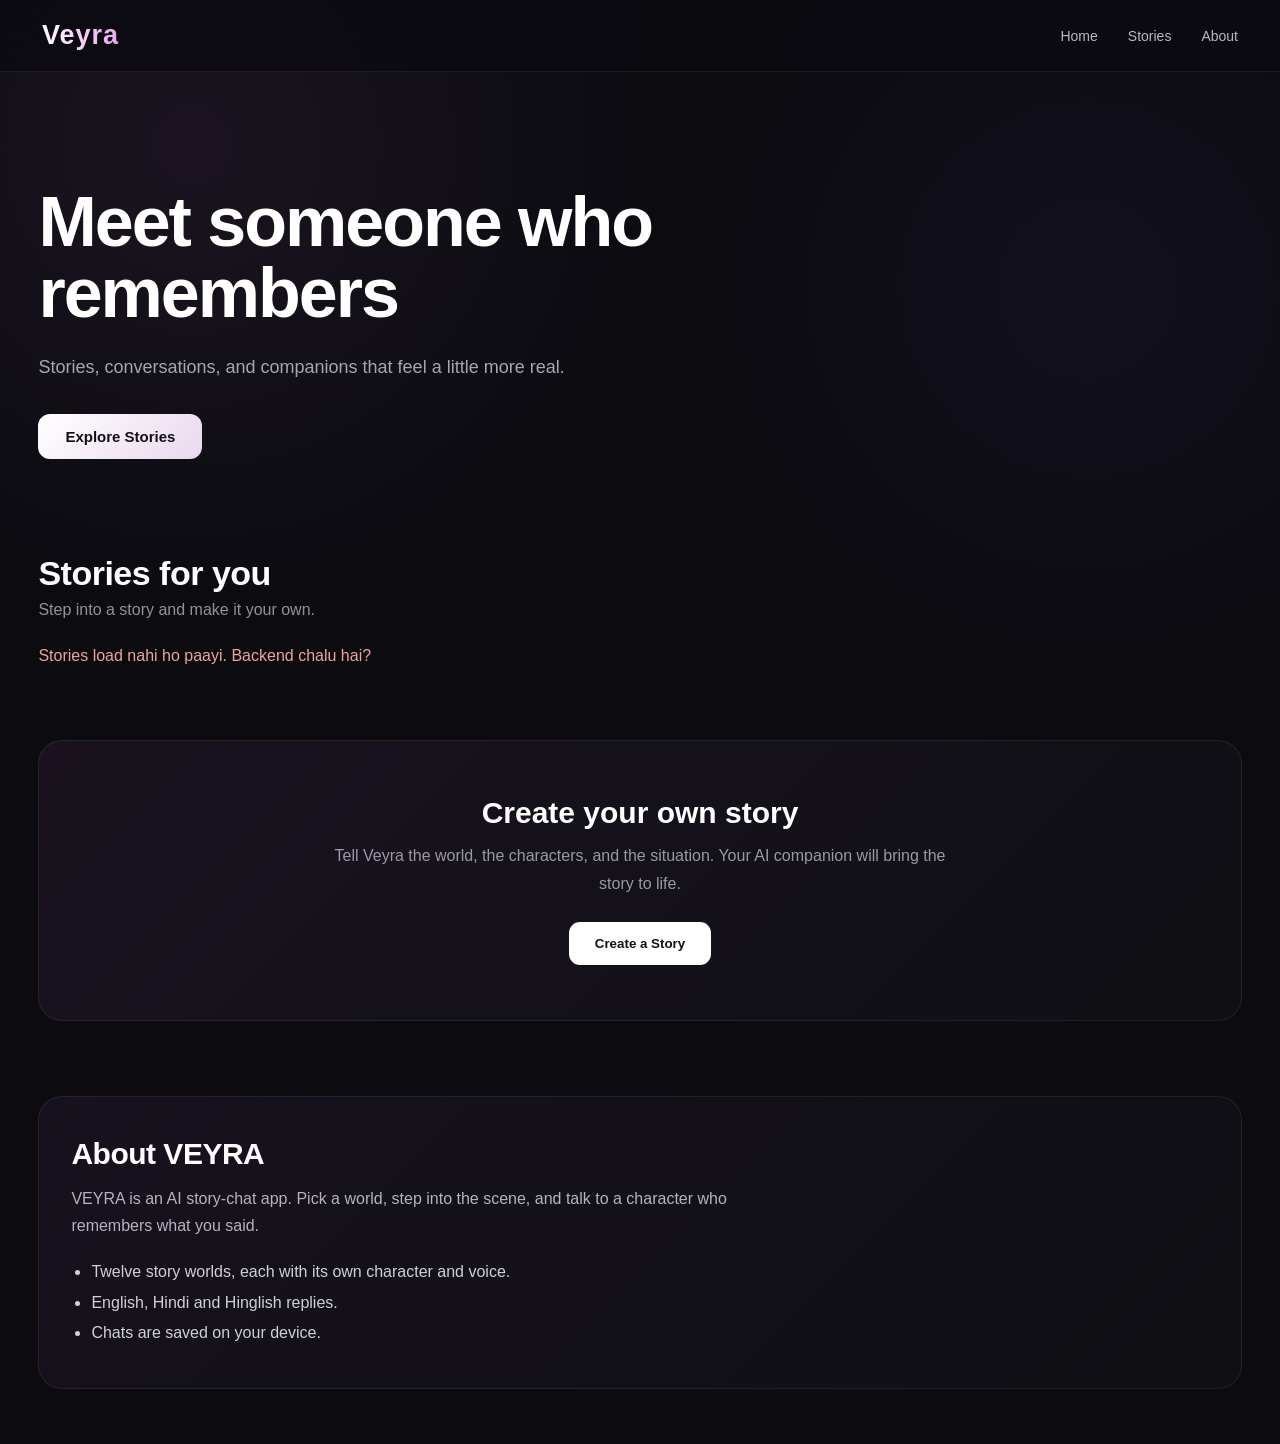
==== src/main/resources/static/index.html @ 51b54435 "Complete Java-only VEYRA with personas and story sections" ====
<!DOCTYPE html>
<html lang="en">

<head>

    <meta charset="UTF-8">
    <meta name="viewport" content="width=device-width, initial-scale=1.0">

    <title>Veyra</title>

    <link rel="stylesheet" href="style.css">

</head>


<body id="top">

    <!-- ================= NAVBAR ================= -->

    <nav>

        <h1>Veyra</h1>

        <a href="#top">Home</a>
        <a href="#stories">Stories</a>
        <a href="#about">About</a>

    </nav>


    <main>


        <!-- ================= HERO ================= -->

        <section class="hero">

            <h2>Meet someone who remembers</h2>

            <p>
                Stories, conversations, and companions that feel a little more real.
            </p>

            <button id="exploreBtn">
                Explore Stories
            </button>

        </section>



        <!-- ================= STORIES ================= -->

        <section id="stories">

            <h2>Stories for you</h2>

            <p>
                Step into a story and make it your own.
            </p>


            <div id="storySections"></div>

        </section>



        <!-- ================= CREATE STORY ================= -->

        <section class="custom-story">

            <h2>Create your own story</h2>

            <p>
                Tell Veyra the world, the characters, and the situation.
                Your AI companion will bring the story to life.
            </p>

            <button id="createStoryBtn">
                Create a Story
            </button>

        </section>



        <!-- ================= ABOUT ================= -->

        <section id="about">

            <h2>About VEYRA</h2>

            <p>
                VEYRA is an AI story-chat app. Pick a world, step into the scene,
                and talk to a character who remembers what you said.
            </p>

            <ul>
                <li>Twelve story worlds, each with its own character and voice.</li>
                <li>English, Hindi and Hinglish replies.</li>
                <li>Chats are saved on your device.</li>
            </ul>

        </section>



        <!-- ================= CHAT SCREEN ================= -->

        <section class="chat-screen" id="chatScreen">


            <!-- CHAT HEADER -->

            <div class="chat-header">


                <!-- BACK -->

                <button
                    id="backBtn"
                    class="back-btn"
                >
                    ←
                </button>



                <!-- CHARACTER -->

                <div class="chat-user">


                    <!-- Avatar will be added dynamically later -->

                    <div class="chat-avatar"></div>


                    <div>

                        <h2>Her</h2>

                        <p>
                            Online
                        </p>

                    </div>

                </div>



                <!-- CHAT ACTIONS -->

                <div class="chat-actions">


                    <!-- LANGUAGE -->

                    <select id="languageSelect">

                        <option value="en">
                            English
                        </option>

                        <option value="hi">
                            Hindi
                        </option>

                        <option value="hin" selected>
                            Hinglish
                        </option>

                    </select>



                    <!-- SEARCH -->

                    <button
                        class="header-action"
                        title="Search"
                    >
                        🔍
                    </button>



                    <!-- MORE -->

                   <button
    id="moreBtn"
    class="header-action"
    title="More"
>
    ⋮
</button>

                </div>

            </div>



            <!-- ================= CHAT MESSAGES ================= -->

            <div class="chat-messages">


                <div class="chat-date">
                    Today
                </div>


                <div class="message ai-message">
                    finally tumne mujhe notice kia.
                </div>


            </div>



            <!-- ================= CHAT INPUT ================= -->

            <div class="chat-input">


                <!-- EMOJI -->

                <button
                    class="input-icon"
                    title="Emoji"
                >
                    😊
                </button>



                <!-- MESSAGE -->

                <input
                    type="text"
                    id="messageInput"
                    placeholder="Type a message..."
                >



                <!-- SEND -->

                <button
                    id="sendBtn"
                    class="send-btn"
                    title="Send"
                >
                    ➤
                </button>


            </div>


        </section>


    </main>



    <!-- ================= JAVASCRIPT ================= -->

    <script src="script.js"></script>


</body>

</html>
---- src/main/resources/static/style.css ----
/* =====================================================
   VEYRA — PHASE 1 UI
   ===================================================== */

* {
    box-sizing: border-box;
}

html {
    scroll-behavior: smooth;
}

body {
    margin: 0;
    background:
        radial-gradient(circle at 15% 10%, rgba(218, 126, 226, 0.08), transparent 28%),
        radial-gradient(circle at 85% 20%, rgba(150, 100, 255, 0.06), transparent 25%),
        #0b0b10;
    color: #ffffff;
    font-family: Arial, Helvetica, sans-serif;
}

/* =====================================================
   NAVBAR
   ===================================================== */

nav {
    position: sticky;
    top: 0;
    z-index: 100;

    display: flex;
    align-items: center;
    gap: 30px;

    padding: 20px 42px;

    background: rgba(11, 11, 16, 0.88);
    backdrop-filter: blur(18px);

    border-bottom: 1px solid rgba(255, 255, 255, 0.07);
}

nav h1 {
    margin: 0 auto 0 0;

    font-size: 27px;
    font-weight: 700;
    letter-spacing: 1px;

    background: linear-gradient(
        90deg,
        #ffffff,
        #e9a7ef
    );

    -webkit-background-clip: text;
    -webkit-text-fill-color: transparent;
}

nav a {
    color: #b9b9c5;
    text-decoration: none;
    font-size: 14px;

    transition: color 0.25s ease;
}

nav a:hover {
    color: #ef9cf3;
}

/* =====================================================
   MAIN
   ===================================================== */

main {
    width: min(1400px, 94%);
    margin: auto;
    padding: 55px 0;
}

/* =====================================================
   HERO
   ===================================================== */

.hero {
    max-width: 760px;
    padding: 60px 0 30px;
}

.hero h2 {
    margin: 0 0 22px;

    font-size: clamp(42px, 6vw, 70px);
    line-height: 1.02;
    letter-spacing: -2px;
}

.hero p {
    max-width: 650px;

    margin: 0 0 32px;

    color: #a6a6b2;
    font-size: 18px;
    line-height: 1.7;
}

.hero button {
    padding: 14px 27px;

    border: none;
    border-radius: 12px;

    background: linear-gradient(
        135deg,
        #ffffff,
        #ead8ed
    );

    color: #111118;

    font-size: 15px;
    font-weight: 700;

    cursor: pointer;

    transition:
        transform 0.25s ease,
        box-shadow 0.25s ease;
}

.hero button:hover {
    transform: translateY(-3px);

    box-shadow:
        0 12px 30px rgba(224, 139, 235, 0.18);
}

/* =====================================================
   STORIES
   ===================================================== */

#stories {
    margin-top: 65px;
}

#stories > h2 {
    margin: 0 0 8px;

    font-size: 34px;
    letter-spacing: -0.5px;
}

#stories > p {
    margin: 0 0 28px;

    color: #92929e;
}

/* Story sections */

.story-section {
    margin-top: 38px;
}

.story-section:first-child {
    margin-top: 0;
}

.story-section h2 {
    margin: 0 0 14px;

    font-size: 22px;
    letter-spacing: -0.2px;
}

/* Horizontal story layout */

.story-row {
    display: flex;
    gap: 16px;

    overflow-x: auto;

    padding: 5px 3px 18px;

    scroll-snap-type: x mandatory;

    scrollbar-width: none;
}

.story-row::-webkit-scrollbar {
    display: none;
}

.stories-error {
    margin: 20px 0;

    color: #f0a3a3;
}

/* =====================================================
   ABOUT
   ===================================================== */

#about {
    margin-top: 75px;

    padding: 40px 32px;

    border: 1px solid rgba(255, 255, 255, 0.07);
    border-radius: 24px;

    background:
        linear-gradient(
            135deg,
            rgba(224, 126, 235, 0.06),
            rgba(255, 255, 255, 0.02)
        );
}

#about h2 {
    margin: 0 0 14px;

    font-size: 30px;
    letter-spacing: -0.5px;
}

#about p {
    max-width: 700px;

    margin: 0 0 18px;

    color: #b4b4c0;
    line-height: 1.7;
}

#about ul {
    margin: 0;
    padding-left: 20px;

    color: #d0d0d7;
    line-height: 1.9;
}

/* =====================================================
   STORY CARD
   ===================================================== */

.story-card {
    position: relative;

    flex: 0 0 250px;

    min-height: 410px;

    overflow: hidden;

    border: 1px solid rgba(255, 255, 255, 0.09);
    border-radius: 20px;

    background: #15151d;

    cursor: pointer;

    scroll-snap-align: start;

    transition:
        transform 0.3s ease,
        border-color 0.3s ease,
        box-shadow 0.3s ease;
}

.story-card::after {
    content: "";

    position: absolute;
    inset: 0;

    background:
        linear-gradient(
            to top,
            rgba(0, 0, 0, 0.95) 0%,
            rgba(0, 0, 0, 0.45) 45%,
            rgba(0, 0, 0, 0.05) 75%
        );

    pointer-events: none;
}

.story-card:hover {
    transform: translateY(-7px);

    border-color: rgba(234, 139, 239, 0.65);

    box-shadow:
        0 15px 45px rgba(0, 0, 0, 0.35),
        0 0 25px rgba(224, 126, 235, 0.08);
}

.story-card img {
    position: absolute;
    inset: 0;

    width: 100%;
    height: 100%;

    object-fit: cover;

    transition: transform 0.5s ease;
}

.story-card:hover img {
    transform: scale(1.06);
}

/* =====================================================
   STORY INFO
   ===================================================== */

.story-info {
    position: absolute;

    z-index: 2;

    left: 0;
    right: 0;
    bottom: 0;

    padding: 22px 18px 20px;
}

.story-info h3 {
    margin: 0 0 10px;

    color: white;

    font-size: 21px;
    line-height: 1.15;
}

.story-info .genre {
    display: inline-block;

    margin: 0 0 10px;

    color: #eeeeef;

    font-size: 11px;
    line-height: 1.8;
}

.story-info .hook {
    margin: 0;

    color: #d0d0d7;

    font-size: 13px;
    line-height: 1.55;
}

/* =====================================================
   CUSTOM STORY
   ===================================================== */

.custom-story {
    margin-top: 75px;

    padding: 55px 30px;

    text-align: center;

    border: 1px solid rgba(255, 255, 255, 0.07);
    border-radius: 24px;

    background:
        linear-gradient(
            135deg,
            rgba(224, 126, 235, 0.07),
            rgba(255, 255, 255, 0.02)
        );
}

.custom-story h2 {
    margin: 0 0 12px;

    font-size: 30px;
}

.custom-story p {
    max-width: 620px;

    margin: 0 auto 25px;

    color: #9999a6;
    line-height: 1.7;
}

.custom-story button {
    padding: 13px 25px;

    border: 1px solid rgba(255, 255, 255, 0.12);
    border-radius: 11px;

    background: #ffffff;
    color: #111118;

    font-weight: 700;

    cursor: pointer;
}

/* =====================================================
   CHAT SCREEN
   ===================================================== */

.chat-screen {
    display: none;

    position: fixed;
    inset: 0;

    z-index: 1000;

    background: #0b0b10;
}

/* =====================================================
   CHAT HEADER
   ===================================================== */

.chat-header {
    height: 78px;

    display: flex;
    align-items: center;
    gap: 14px;

    padding: 0 25px;

    border-bottom: 1px solid rgba(255, 255, 255, 0.08);

    background: rgba(19, 19, 27, 0.95);
}

.chat-header button {
    width: 42px;
    height: 42px;

    border: none;
    border-radius: 50%;

    background: transparent;
    color: white;

    font-size: 27px;

    cursor: pointer;

    transition: background 0.2s ease;
}

.chat-header button:hover {
    background: rgba(255, 255, 255, 0.08);
}

.chat-header h2 {
    margin: 0;

    font-size: 20px;
}

.chat-header p {
    margin: 4px 0 0;

    color: #52d88b;

    font-size: 12px;
}

#languageSelect {
    margin-left: auto;

    padding: 9px 12px;

    border: 1px solid #34343f;
    border-radius: 10px;

    background: #15151d;
    color: white;

    cursor: pointer;
}

#languageSelect:focus {
    outline: none;
    border-color: #e19ae8;
}

/* =====================================================
   CHAT INPUT
   ===================================================== */

.chat-input button {
    padding: 13px 25px;

    border: none;
    border-radius: 13px;

    background: linear-gradient(
        135deg,
        #d97de1,
        #ee9df1
    );

    color: #18131b;

    font-weight: 700;

    cursor: pointer;

    transition:
        transform 0.2s ease,
        filter 0.2s ease;
}

.chat-input button:hover {
    transform: translateY(-2px);
    filter: brightness(1.08);
}

/* =====================================================
   MOBILE
   ===================================================== */

@media (max-width: 768px) {

    nav {
        padding: 17px 20px;
    }

    nav a {
        display: none;
    }

    main {
        width: 92%;
        padding: 35px 0;
    }

    .hero {
        padding-top: 35px;
    }

    .hero h2 {
        font-size: 42px;
    }

    .hero p {
        font-size: 16px;
    }

    .story-card {
        flex-basis: 235px;
        min-height: 380px;
    }

    .chat-header {
        padding: 0 15px;
    }

    .chat-messages {
        padding: 20px 15px;
    }

    .message {
        max-width: 82%;
    }

    .chat-input {
        padding: 12px;
    }

    .chat-input button {
        padding: 12px 18px;
    }

}

/* =====================================================
   CHAT AVATAR FIX
   ===================================================== */

.chat-avatar {
    width: 46px;
    height: 46px;

    flex-shrink: 0;

    border-radius: 50%;
    overflow: hidden;

    background: #25252f;

    border: 2px solid rgba(255, 255, 255, 0.12);
}

.chat-avatar img {
    width: 100%;
    height: 100%;

    display: block;

    object-fit: cover;
    object-position: center;
}

/* =====================================================
   CHAT USER
   ===================================================== */

.chat-user {
    display: flex;
    align-items: center;
    gap: 12px;
}

.chat-user h2 {
    margin: 0;
}

.chat-user p {
    margin: 3px 0 0;
}

/* =====================================================
   CHAT ACTIONS
   ===================================================== */

.chat-actions {
    margin-left: auto;

    display: flex;
    align-items: center;
    gap: 10px;
}

.header-action {
    width: 40px;
    height: 40px;

    border: none;
    border-radius: 50%;

    background: transparent;
    color: white;

    font-size: 18px;

    cursor: pointer;
}

.header-action:hover {
    background: rgba(255, 255, 255, 0.08);
}

/* =====================================================
   VEYRA — DIFFERENT CHAT BACKGROUNDS
   ===================================================== */

/* Seat 27 — College / Mystery */

.chat-messages.bg-seat27 {
    background:
        radial-gradient(circle at 20% 20%, rgba(190, 150, 120, 0.12), transparent 35%),
        linear-gradient(135deg, #15131a, #211c22);
}

/* 3:17 AM — Late Night */

.chat-messages.bg-317 {
    background:
        radial-gradient(circle at 75% 15%, rgba(110, 90, 180, 0.14), transparent 35%),
        linear-gradient(135deg, #090a12, #171625);
}

/* Fake Girlfriend — Warm Romance */

.chat-messages.bg-fake {
    background:
        radial-gradient(circle at 80% 30%, rgba(230, 120, 180, 0.14), transparent 35%),
        linear-gradient(135deg, #171017, #24151f);
}

/* Rival Next Door — Dark / Dramatic */

.chat-messages.bg-rival {
    background:
        radial-gradient(circle at 15% 25%, rgba(180, 70, 90, 0.12), transparent 32%),
        linear-gradient(135deg, #100d12, #211418);
}

/* She Remembers Everything — Emotional */

.chat-messages.bg-remembers {
    background:
        radial-gradient(circle at 50% 20%, rgba(130, 120, 190, 0.12), transparent 35%),
        linear-gradient(135deg, #101016, #1b1a27);
}

/* Summer Secret — Sunset */

.chat-messages.bg-summer {
    background:
        radial-gradient(circle at 80% 25%, rgba(235, 150, 100, 0.13), transparent 35%),
        linear-gradient(135deg, #151016, #26191b);
}

/* =====================================================
   VEYRA — PREMIUM CHAT POLISH
   ===================================================== */

.chat-messages {
    height: calc(100vh - 155px);
    padding: 28px 6%;
    display: flex;
    flex-direction: column;
    gap: 10px;
    overflow-y: auto;
    scroll-behavior: smooth;
    background:
        radial-gradient(
            circle at center,
            rgba(190, 100, 210, 0.035),
            transparent 45%
        );
    background-size: cover;
    background-position: center;
    background-repeat: no-repeat;
}

/* Hide scrollbar */
.chat-messages::-webkit-scrollbar {
    width: 5px;
}

.chat-messages::-webkit-scrollbar-thumb {
    background: rgba(255,255,255,0.12);
    border-radius: 10px;
}

/* Date */
.chat-date {
    align-self: center;
    font-size: 11px;
    color: #999;
    background: rgba(255,255,255,0.06);
    padding: 6px 12px;
    border-radius: 20px;
    margin-bottom: 10px;
}

/* Common message */
.message {
    width: fit-content;
    max-width: min(70%, 520px);
    margin-bottom: 12px;
    padding: 11px 15px;
    border-radius: 16px;
    font-size: 14px;
    line-height: 1.45;
    position: relative;
    animation: messageAppear 0.25s ease;
    word-wrap: break-word;
}

/* AI */
.ai-message {
    align-self: flex-start;
    background: #24242e;
    color: #f5f5f7;
    border-bottom-left-radius: 5px;
}

/* User */
.user-message {
    align-self: flex-end;
    background: linear-gradient(135deg, #ff4f9a, #9b5cff);
    color: white;
    border-bottom-right-radius: 5px;
    box-shadow: 0 5px 20px rgba(255,79,154,0.12);
}

/* Message animation */
@keyframes messageAppear {

    from {
        opacity: 0;
        transform: translateY(8px) scale(0.98);
    }

    to {
        opacity: 1;
        transform: translateY(0) scale(1);
    }

}

/* Input area */
.chat-input {
    position: absolute;
    left: 0;
    right: 0;
    bottom: 0;
    display: flex;
    align-items: center;
    gap: 8px;
    padding: 12px 5%;
    background: rgba(11,11,16,0.92);
    border-top: 1px solid rgba(255,255,255,0.06);
    backdrop-filter: blur(20px);
}

.chat-input input {
    flex: 1;
    min-width: 0;
    height: 44px;
    border: 1px solid rgba(255,255,255,0.08);
    outline: none;
    border-radius: 24px;
    padding: 0 17px;
    background: #1b1b23;
    color: white;
    font-size: 14px;
    transition: 0.2s;
}

.chat-input input:focus {
    border-color: rgba(255,79,154,0.5);
    box-shadow: 0 0 0 3px rgba(255,79,154,0.08);
}

.chat-input input::placeholder {
    color: #777;
}

/* Input buttons */
.input-icon {
    width: 40px;
    height: 40px;
    flex-shrink: 0;
    border: none;
    border-radius: 50%;
    background: transparent;
    color: #aaa;
    cursor: pointer;
    transition: 0.2s;
}

.input-icon:hover {
    background: rgba(255,255,255,0.07);
    color: white;
    transform: scale(1.05);
}

/* Send */
.send-btn {
    width: 44px;
    height: 44px;
    flex-shrink: 0;
    border: none;
    border-radius: 50%;
    background: linear-gradient(135deg, #ff4f9a, #9b5cff);
    color: white;
    cursor: pointer;
    font-size: 18px;
    box-shadow: 0 5px 20px rgba(255,79,154,0.25);
    transition: 0.2s;
}

.send-btn:hover {
    transform: scale(1.08);
}

.send-btn:active {
    transform: scale(0.94);
}

/* Mobile */
@media (max-width: 600px) {

    .chat-messages {
        padding: 20px 14px;
    }

    .message {
        max-width: 82%;
        font-size: 13px;
    }

    .chat-input {
        padding: 10px;
        gap: 4px;
    }

    .input-icon {
        width: 36px;
        height: 36px;
    }

    .send-btn {
        width: 40px;
        height: 40px;
    }

}

/* =====================================================
   VEYRA — MESSAGE META
   ===================================================== */

.message-meta {
    display: block;
    text-align: right;
    margin-top: 5px;
    font-size: 9px;
    color: rgba(255,255,255,0.48);
    line-height: 1;
}

.user-message .message-meta {
    color: rgba(255,255,255,0.72);
}

/* =====================================================
   TYPING INDICATOR
   ===================================================== */

.typing-indicator {
    align-self: flex-start;
    display: flex;
    align-items: center;
    gap: 4px;
    padding: 12px 15px;
    background: #24242e;
    border-radius: 16px;
    border-bottom-left-radius: 5px;
    animation: messageAppear 0.25s ease;
}

.typing-dot {
    width: 5px;
    height: 5px;
    background: #999;
    border-radius: 50%;
    animation: typingBounce 1.2s infinite;
}

.typing-dot:nth-child(2) {
    animation-delay: 0.15s;
}

.typing-dot:nth-child(3) {
    animation-delay: 0.3s;
}

@keyframes typingBounce {

    0%, 60%, 100% {
        transform: translateY(0);
        opacity: 0.45;
    }

    30% {
        transform: translateY(-4px);
        opacity: 1;
    }

}

/* =====================================================
   VEYRA — EMOJI PICKER
   ===================================================== */

.emoji-picker {
    position: absolute;

    left: 0;
    bottom: 58px;

    width: 280px;
    max-height: 220px;

    padding: 10px;

    display: none;

    grid-template-columns: repeat(6, 1fr);

    gap: 5px;

    background: #191920;

    border: 1px solid rgba(255,255,255,0.1);

    border-radius: 16px;

    box-shadow:
        0 15px 40px rgba(0,0,0,0.5);

    z-index: 99999;

    overflow-y: auto;
}

.emoji-picker.show {
    display: grid;
}

.emoji-picker button {
    width: 38px;
    height: 38px;

    border: none;
    border-radius: 10px;

    background: transparent;

    font-size: 21px;

    cursor: pointer;

    transition: 0.15s;
}

.emoji-picker button:hover {
    background: rgba(255,255,255,0.08);
    transform: scale(1.15);
}

/* Character action / narration */
.action-message {
    align-self: center;
    max-width: 80%;
    color: #b9a0ff;
    font-size: 13px;
    font-style: italic;
    text-align: center;
    background: transparent;
    animation: messageAppear 0.25s ease-out;
    opacity: 0.9;
    padding: 4px 12px;
    margin: 6px 0;
}

/* Spoken dialogue */
.message.ai .message-text {
    color: #f5f5f7;
    font-style: normal;
}

/* AI character action */
.ai-action {
    display: block;
    color: #b9a0ff;
    font-size: 13px;
    font-style: italic;
    opacity: 0.9;
    line-height: 1.6;
    margin-bottom: 8px;
}

/* AI spoken dialogue */
.ai-message .message-text {
    color: #f5f5f7;
    font-size: 15px;
    font-style: normal;
}

.user-action {
    color: #77aaff;
    font-style: italic;
    display: block;
    margin-bottom: 8px;
    line-height: 1.5;
}
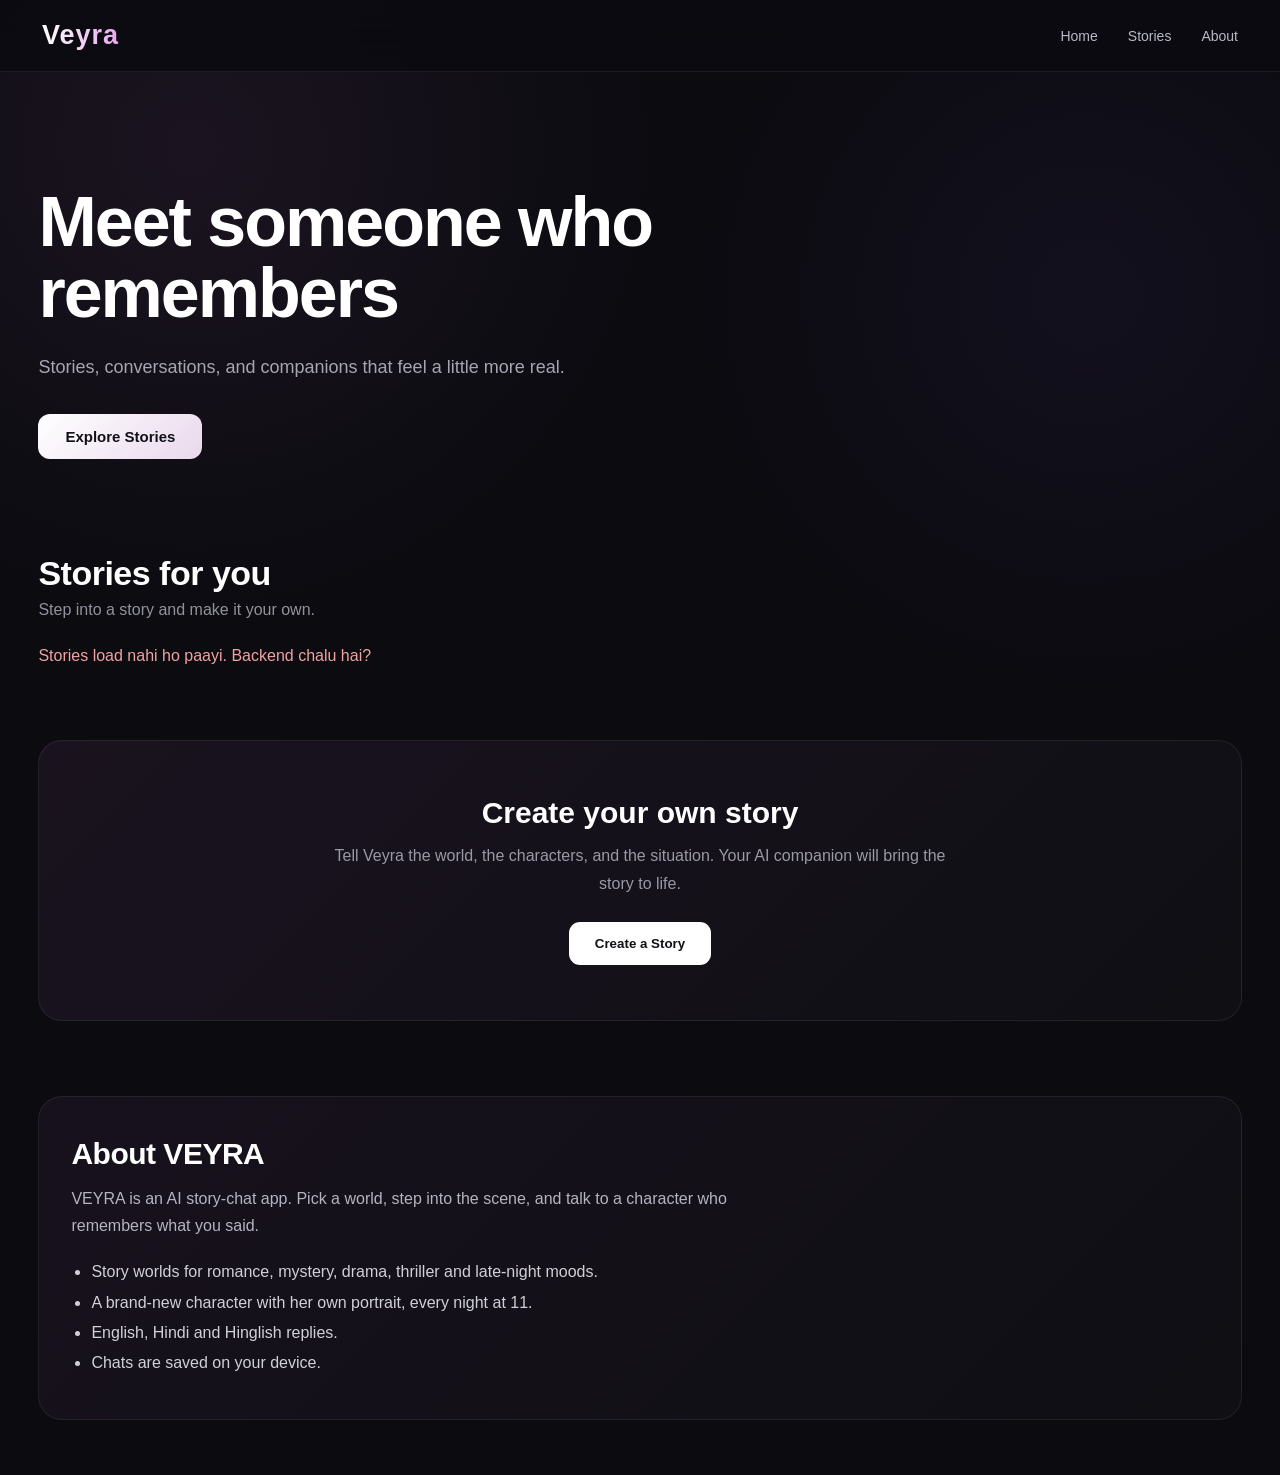
==== commit 3f8bab2f: "Add daily persona generation, one section per story, and generated avatars" ====
--- a/src/main/resources/static/index.html
+++ b/src/main/resources/static/index.html
@@ -97,7 +97,8 @@
             </p>
 
             <ul>
-                <li>Twelve story worlds, each with its own character and voice.</li>
+                <li>Story worlds for romance, mystery, drama, thriller and late-night moods.</li>
+                <li>A brand-new character with her own portrait, every night at 11.</li>
                 <li>English, Hindi and Hinglish replies.</li>
                 <li>Chats are saved on your device.</li>
             </ul>
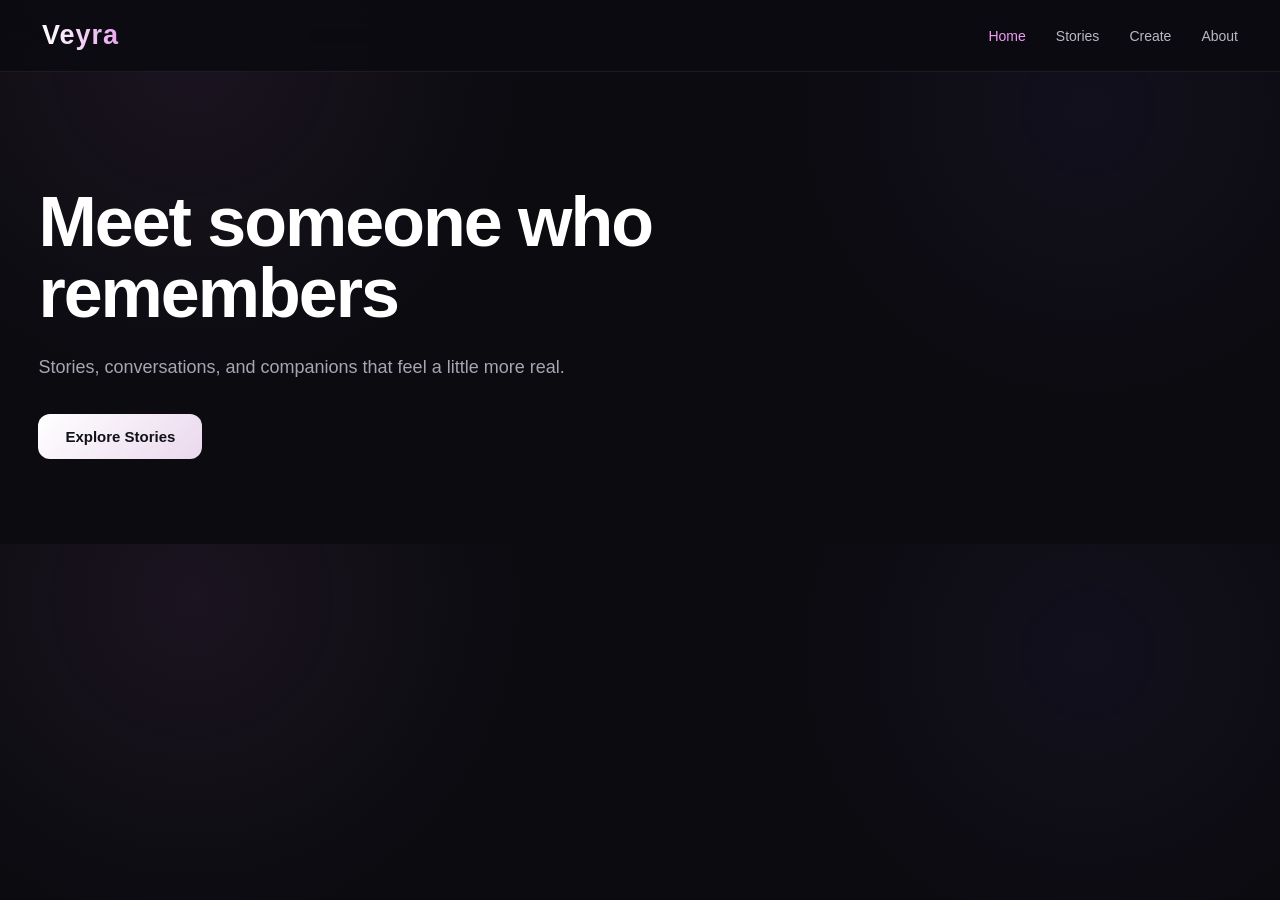
==== commit df3d58f0: "Split VEYRA into routed pages with genre tabs Home, Stories, Create and About are now separate hash-" ====
--- a/src/main/resources/static/index.html
+++ b/src/main/resources/static/index.html
@@ -8,7 +8,7 @@
 
     <title>Veyra</title>
 
-    <link rel="stylesheet" href="style.css">
+    <link rel="stylesheet" href="style.css?v=2">
 
 </head>
 
@@ -21,15 +21,20 @@
 
         <h1>Veyra</h1>
 
-        <a href="#top">Home</a>
-        <a href="#stories">Stories</a>
-        <a href="#about">About</a>
+        <a href="#home" data-nav="home">Home</a>
+        <a href="#stories" data-nav="stories">Stories</a>
+        <a href="#create" data-nav="create">Create</a>
+        <a href="#about" data-nav="about">About</a>
 
     </nav>
 
 
     <main>
 
+
+        <!-- ================= HOME PAGE ================= -->
+
+        <div class="page-view active" id="page-home" data-page="home">
 
         <!-- ================= HERO ================= -->
 
@@ -47,9 +52,13 @@
 
         </section>
 
-
-
-        <!-- ================= STORIES ================= -->
+        </div>
+
+
+
+        <!-- ================= STORIES PAGE ================= -->
+
+        <div class="page-view" id="page-stories" data-page="stories">
 
         <section id="stories">
 
@@ -59,14 +68,19 @@
                 Step into a story and make it your own.
             </p>
 
+            <div class="section-tabs" id="sectionTabs"></div>
 
             <div id="storySections"></div>
 
         </section>
 
-
-
-        <!-- ================= CREATE STORY ================= -->
+        </div>
+
+
+
+        <!-- ================= CREATE PAGE ================= -->
+
+        <div class="page-view" id="page-create" data-page="create">
 
         <section class="custom-story">
 
@@ -83,9 +97,13 @@
 
         </section>
 
-
-
-        <!-- ================= ABOUT ================= -->
+        </div>
+
+
+
+        <!-- ================= ABOUT PAGE ================= -->
+
+        <div class="page-view" id="page-about" data-page="about">
 
         <section id="about">
 
@@ -104,6 +122,8 @@
             </ul>
 
         </section>
+
+        </div>
 
 
 
@@ -272,7 +292,7 @@
 
     <!-- ================= JAVASCRIPT ================= -->
 
-    <script src="script.js"></script>
+    <script src="script.js?v=2"></script>
 
 
 </body>
--- a/src/main/resources/static/style.css
+++ b/src/main/resources/static/style.css
@@ -81,6 +81,62 @@
 }
 
 /* =====================================================
+   PAGE ROUTING (hash based)
+   ===================================================== */
+
+.page-view {
+    display: none;
+}
+
+.page-view.active {
+    display: block;
+}
+
+nav a.active {
+    color: #ef9cf3;
+}
+
+/* Genre tabs inside the Stories page */
+
+.section-tabs {
+    display: flex;
+    gap: 10px;
+    flex-wrap: wrap;
+    margin: 0 0 12px;
+}
+
+.section-tabs button {
+    padding: 9px 16px;
+
+    border: 1px solid rgba(255, 255, 255, 0.12);
+    border-radius: 999px;
+
+    background: rgba(255, 255, 255, 0.04);
+    color: #c7c7d1;
+
+    font-size: 13px;
+    font-weight: 600;
+
+    cursor: pointer;
+
+    transition:
+        background 0.2s ease,
+        color 0.2s ease,
+        border-color 0.2s ease;
+}
+
+.section-tabs button:hover {
+    border-color: rgba(239, 156, 243, 0.5);
+    color: #ffffff;
+}
+
+.section-tabs button.active {
+    border-color: #ef9cf3;
+    background: #ef9cf3;
+    color: #111118;
+}
+
+/* =====================================================
    HERO
    ===================================================== */
 
@@ -339,6 +395,25 @@
 
     font-size: 21px;
     line-height: 1.15;
+}
+
+.new-badge {
+    display: inline-block;
+
+    margin-left: 8px;
+
+    padding: 3px 7px;
+
+    border-radius: 999px;
+
+    background: #ff4d6d;
+    color: white;
+
+    font-size: 9px;
+    font-weight: 800;
+    letter-spacing: 0.06em;
+
+    vertical-align: middle;
 }
 
 .story-info .genre {
